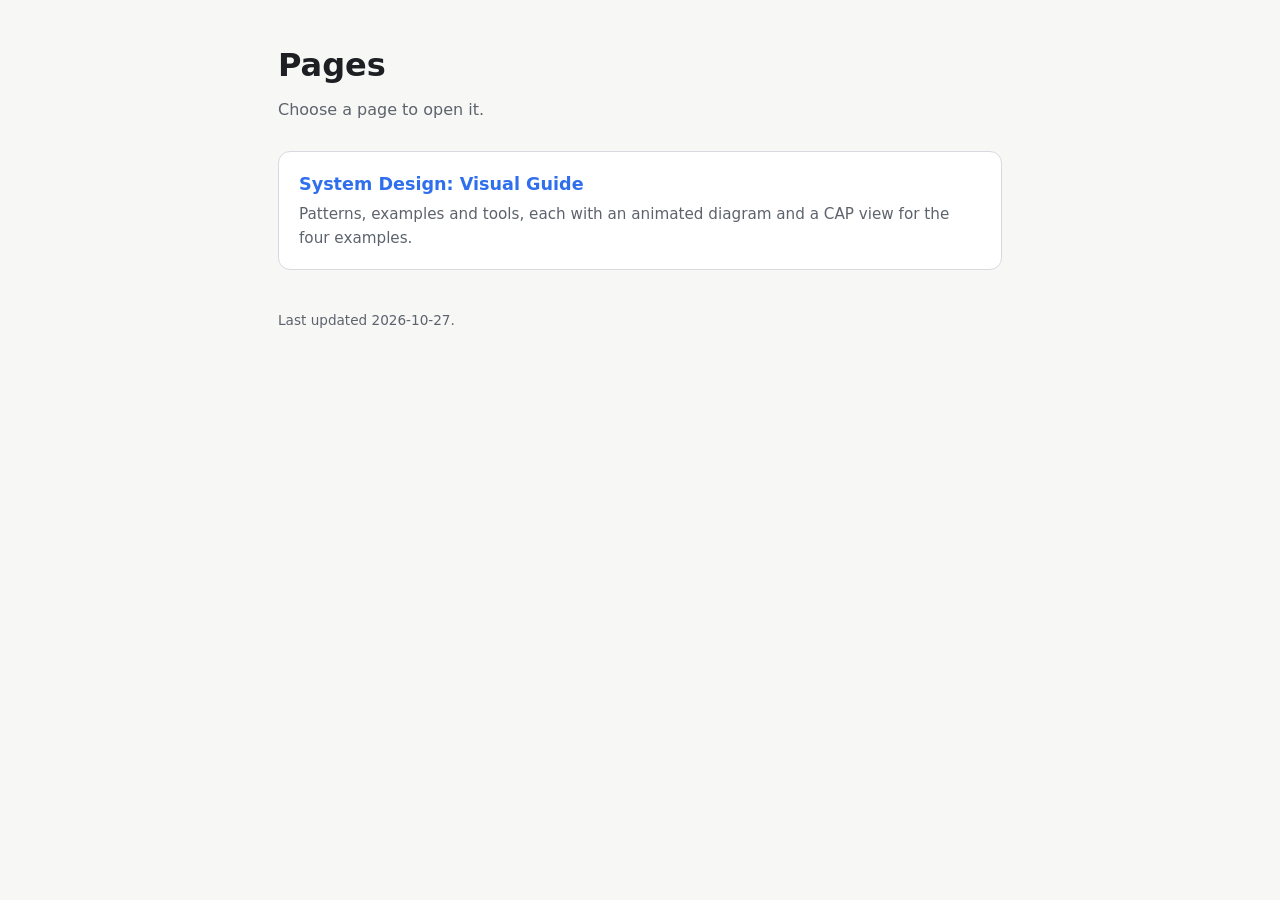
==== index.html @ 3b333068 "Add files via upload" ====
<!doctype html>
<html lang="en">
<head>
<meta charset="utf-8">
<meta name="viewport" content="width=device-width, initial-scale=1">
<title>Pages Index</title>
<style>
  :root {
    --bg: #f7f7f5;
    --card: #ffffff;
    --ink: #1d1f23;
    --muted: #5d636d;
    --line: #d7dade;
    --accent: #2f6fed;
  }
  @media (prefers-color-scheme: dark) {
    :root:not([data-theme="light"]) {
      --bg: #15171b;
      --card: #1e2127;
      --ink: #e8eaed;
      --muted: #9aa1ab;
      --line: #343a44;
      --accent: #6b9bff;
    }
  }
  :root[data-theme="dark"] {
    --bg: #15171b;
    --card: #1e2127;
    --ink: #e8eaed;
    --muted: #9aa1ab;
    --line: #343a44;
    --accent: #6b9bff;
  }
  * { box-sizing: border-box; }
  body {
    margin: 0;
    background: var(--bg);
    color: var(--ink);
    font: 16px/1.6 system-ui, -apple-system, "Segoe UI", Roboto, sans-serif;
  }
  main { max-width: 760px; margin: 0 auto; padding: 40px 18px 80px; }
  h1 { font-size: 2rem; margin: 0 0 6px; }
  .intro { color: var(--muted); margin: 0 0 28px; }
  ul.pages { list-style: none; padding: 0; margin: 0; display: grid; gap: 14px; }
  ul.pages li a {
    display: block;
    background: var(--card);
    border: 1px solid var(--line);
    border-radius: 12px;
    padding: 18px 20px;
    color: inherit;
    text-decoration: none;
    transition: border-color .15s;
  }
  ul.pages li a:hover, ul.pages li a:focus-visible { border-color: var(--accent); outline: none; }
  ul.pages .title { display: block; font-size: 1.1rem; font-weight: 600; color: var(--accent); }
  ul.pages .desc { display: block; color: var(--muted); font-size: 0.95rem; margin-top: 4px; }
  footer { margin-top: 40px; color: var(--muted); font-size: 0.85rem; }
</style>
</head>
<body>
<main>
  <h1>Pages</h1>
  <p class="intro">Choose a page to open it.</p>

  <ul class="pages">
    <!-- Add one <li> per page. Link with the file name, relative to this index. -->
    <li>
      <a href="system-design-guide.html">
        <span class="title">System Design: Visual Guide</span>
        <span class="desc">Patterns, examples and tools, each with an animated diagram and a CAP view for the four examples.</span>
      </a>
    </li>
  </ul>

  <footer>Last updated 2026-10-27.</footer>
</main>
</body>
</html>
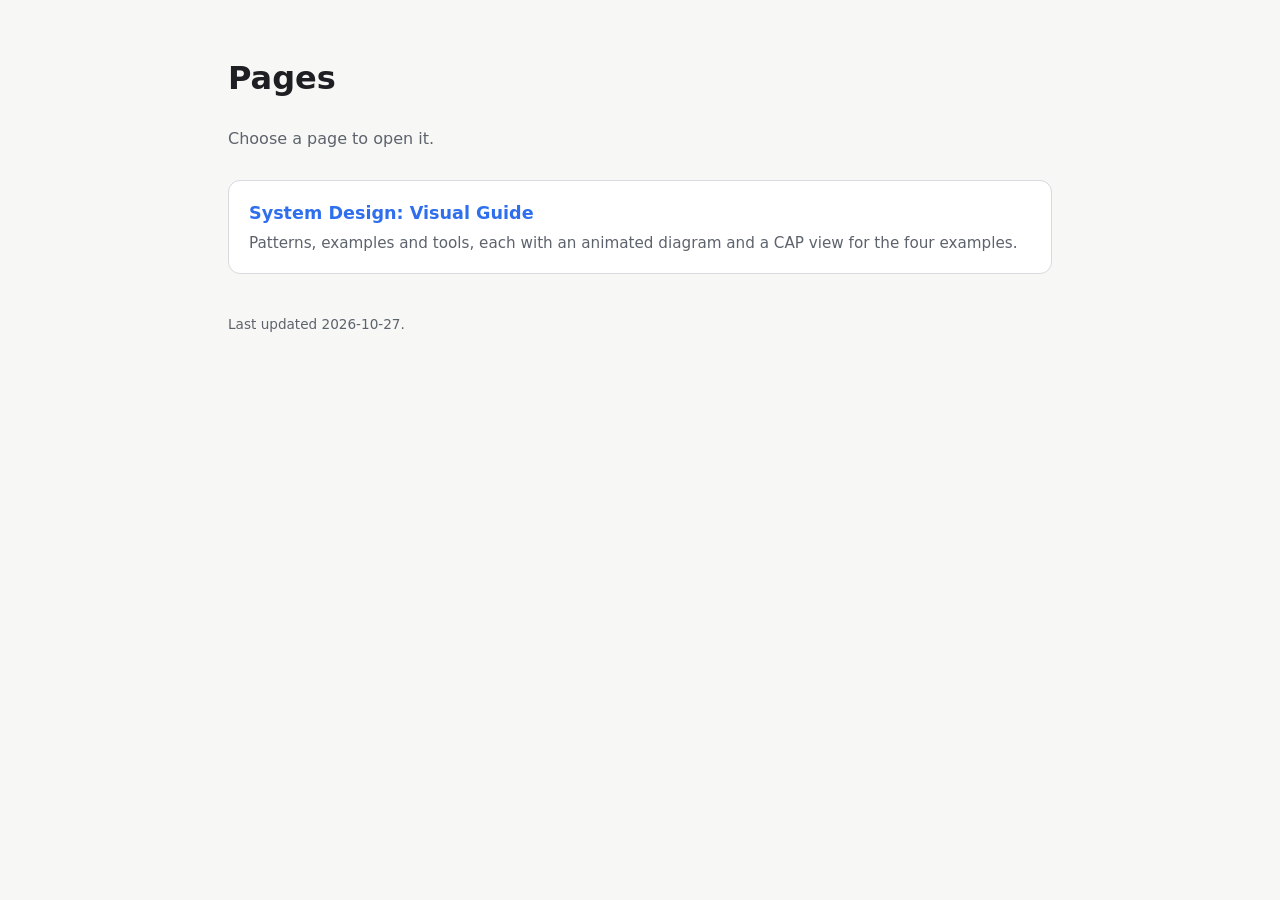
==== commit d89b5376: "moved common styles to css file" ====
--- a/index.html
+++ b/index.html
@@ -4,43 +4,8 @@
 <meta charset="utf-8">
 <meta name="viewport" content="width=device-width, initial-scale=1">
 <title>Pages Index</title>
+<link rel="stylesheet" href="styles.css">
 <style>
-  :root {
-    --bg: #f7f7f5;
-    --card: #ffffff;
-    --ink: #1d1f23;
-    --muted: #5d636d;
-    --line: #d7dade;
-    --accent: #2f6fed;
-  }
-  @media (prefers-color-scheme: dark) {
-    :root:not([data-theme="light"]) {
-      --bg: #15171b;
-      --card: #1e2127;
-      --ink: #e8eaed;
-      --muted: #9aa1ab;
-      --line: #343a44;
-      --accent: #6b9bff;
-    }
-  }
-  :root[data-theme="dark"] {
-    --bg: #15171b;
-    --card: #1e2127;
-    --ink: #e8eaed;
-    --muted: #9aa1ab;
-    --line: #343a44;
-    --accent: #6b9bff;
-  }
-  * { box-sizing: border-box; }
-  body {
-    margin: 0;
-    background: var(--bg);
-    color: var(--ink);
-    font: 16px/1.6 system-ui, -apple-system, "Segoe UI", Roboto, sans-serif;
-  }
-  main { max-width: 760px; margin: 0 auto; padding: 40px 18px 80px; }
-  h1 { font-size: 2rem; margin: 0 0 6px; }
-  .intro { color: var(--muted); margin: 0 0 28px; }
   ul.pages { list-style: none; padding: 0; margin: 0; display: grid; gap: 14px; }
   ul.pages li a {
     display: block;
@@ -55,7 +20,7 @@
   ul.pages li a:hover, ul.pages li a:focus-visible { border-color: var(--accent); outline: none; }
   ul.pages .title { display: block; font-size: 1.1rem; font-weight: 600; color: var(--accent); }
   ul.pages .desc { display: block; color: var(--muted); font-size: 0.95rem; margin-top: 4px; }
-  footer { margin-top: 40px; color: var(--muted); font-size: 0.85rem; }
+  .intro { color: var(--muted); margin: 0 0 28px; }
 </style>
 </head>
 <body>
@@ -76,4 +41,4 @@
   <footer>Last updated 2026-10-27.</footer>
 </main>
 </body>
-</html>
+</html>
--- a/styles.css
+++ b/styles.css
@@ -0,0 +1,64 @@
+/* Shared styles for all pages */
+
+:root {
+  --bg: #f7f7f5;
+  --card: #ffffff;
+  --ink: #1d1f23;
+  --muted: #5d636d;
+  --line: #d7dade;
+  --accent: #2f6fed;
+  --accent-2: #12a574;
+  --warn: #e0803a;
+  --violet: #7a5af8;
+}
+
+@media (prefers-color-scheme: dark) {
+  :root:not([data-theme="light"]) {
+    --bg: #15171b;
+    --card: #1e2127;
+    --ink: #e8eaed;
+    --muted: #9aa1ab;
+    --line: #343a44;
+    --accent: #6b9bff;
+    --accent-2: #3ccf9a;
+    --warn: #f0a062;
+    --violet: #a594ff;
+  }
+}
+
+:root[data-theme="dark"] {
+  --bg: #15171b;
+  --card: #1e2127;
+  --ink: #e8eaed;
+  --muted: #9aa1ab;
+  --line: #343a44;
+  --accent: #6b9bff;
+  --accent-2: #3ccf9a;
+  --warn: #f0a062;
+  --violet: #a594ff;
+}
+
+* { box-sizing: border-box; }
+
+body {
+  margin: 0;
+  background: var(--bg);
+  color: var(--ink);
+  font: 16px/1.6 system-ui, -apple-system, "Segoe UI", Roboto, sans-serif;
+}
+
+main { max-width: 860px; margin: 0 auto; padding: 32px 18px 80px; }
+
+a { color: var(--accent); }
+
+header h1 { font-size: 2.1rem; margin: 0 0 6px; }
+header p { color: var(--muted); margin: 0; }
+
+.part {
+  color: var(--muted);
+  font-size: 0.85rem;
+  text-transform: uppercase;
+  letter-spacing: .08em;
+}
+
+footer { margin-top: 40px; color: var(--muted); font-size: 0.85rem; }
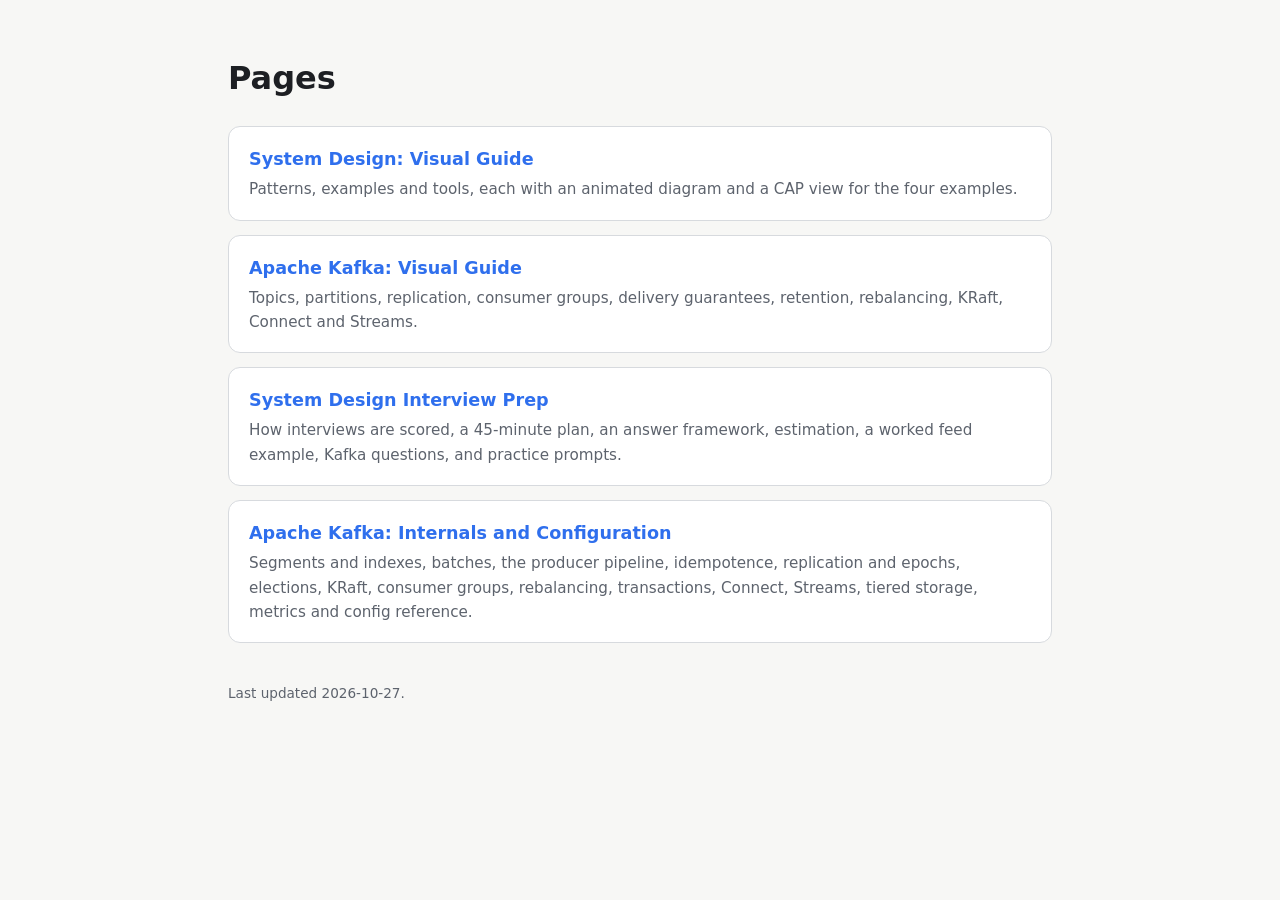
==== commit 20cab851: "added new pages" ====
--- a/index.html
+++ b/index.html
@@ -1,44 +1,99 @@
 <!doctype html>
 <html lang="en">
-<head>
-<meta charset="utf-8">
-<meta name="viewport" content="width=device-width, initial-scale=1">
-<title>Pages Index</title>
-<link rel="stylesheet" href="styles.css">
-<style>
-  ul.pages { list-style: none; padding: 0; margin: 0; display: grid; gap: 14px; }
-  ul.pages li a {
-    display: block;
-    background: var(--card);
-    border: 1px solid var(--line);
-    border-radius: 12px;
-    padding: 18px 20px;
-    color: inherit;
-    text-decoration: none;
-    transition: border-color .15s;
-  }
-  ul.pages li a:hover, ul.pages li a:focus-visible { border-color: var(--accent); outline: none; }
-  ul.pages .title { display: block; font-size: 1.1rem; font-weight: 600; color: var(--accent); }
-  ul.pages .desc { display: block; color: var(--muted); font-size: 0.95rem; margin-top: 4px; }
-  .intro { color: var(--muted); margin: 0 0 28px; }
-</style>
-</head>
-<body>
-<main>
-  <h1>Pages</h1>
-  <p class="intro">Choose a page to open it.</p>
+  <head>
+    <meta charset="utf-8" />
+    <meta name="viewport" content="width=device-width, initial-scale=1" />
+    <title>Pages Index</title>
+    <link rel="stylesheet" href="styles.css" />
+    <style>
+      ul.pages {
+        list-style: none;
+        padding: 0;
+        margin: 0;
+        display: grid;
+        gap: 14px;
+      }
+      ul.pages li a {
+        display: block;
+        background: var(--card);
+        border: 1px solid var(--line);
+        border-radius: 12px;
+        padding: 18px 20px;
+        color: inherit;
+        text-decoration: none;
+        transition: border-color 0.15s;
+      }
+      ul.pages li a:hover,
+      ul.pages li a:focus-visible {
+        border-color: var(--accent);
+        outline: none;
+      }
+      ul.pages .title {
+        display: block;
+        font-size: 1.1rem;
+        font-weight: 600;
+        color: var(--accent);
+      }
+      ul.pages .desc {
+        display: block;
+        color: var(--muted);
+        font-size: 0.95rem;
+        margin-top: 4px;
+      }
+      .intro {
+        color: var(--muted);
+        margin: 0 0 28px;
+      }
+    </style>
+  </head>
+  <body>
+    <main>
+      <h1>Pages</h1>
+      <ul class="pages">
+        <!-- Add one <li> per page. Link with the file name, relative to this index. -->
+        <li>
+          <a href="system-design-guide.html">
+            <span class="title">System Design: Visual Guide</span>
+            <span class="desc"
+              >Patterns, examples and tools, each with an animated diagram and a
+              CAP view for the four examples.</span
+            >
+          </a>
+        </li>
+        <li>
+          <a href="kafka-guide.html">
+            <span class="title">Apache Kafka: Visual Guide</span>
+            <span class="desc"
+              >Topics, partitions, replication, consumer groups, delivery
+              guarantees, retention, rebalancing, KRaft, Connect and
+              Streams.</span
+            >
+          </a>
+        </li>
+        <li>
+          <a href="fang-interview-prep.html">
+            <span class="title">System Design Interview Prep</span>
+            <span class="desc"
+              >How interviews are scored, a 45-minute plan, an answer framework,
+              estimation, a worked feed example, Kafka questions, and practice
+              prompts.</span
+            >
+          </a>
+        </li>
+        <li>
+          <a href="kafka-internals-guide.html">
+            <span class="title">Apache Kafka: Internals and Configuration</span>
+            <span class="desc"
+              >Segments and indexes, batches, the producer pipeline,
+              idempotence, replication and epochs, elections, KRaft, consumer
+              groups, rebalancing, transactions, Connect, Streams, tiered
+              storage, metrics and config reference.</span
+            >
+          </a>
+        </li>
+      </ul>
 
-  <ul class="pages">
-    <!-- Add one <li> per page. Link with the file name, relative to this index. -->
-    <li>
-      <a href="system-design-guide.html">
-        <span class="title">System Design: Visual Guide</span>
-        <span class="desc">Patterns, examples and tools, each with an animated diagram and a CAP view for the four examples.</span>
-      </a>
-    </li>
-  </ul>
-
-  <footer>Last updated 2026-10-27.</footer>
-</main>
-</body>
-</html>+      <footer>Last updated 2026-10-27.</footer>
+    </main>
+  </body>
+</html>
--- a/styles.css
+++ b/styles.css
@@ -38,27 +38,349 @@
   --violet: #a594ff;
 }
 
-* { box-sizing: border-box; }
+* {
+  box-sizing: border-box;
+}
 
 body {
   margin: 0;
   background: var(--bg);
   color: var(--ink);
-  font: 16px/1.6 system-ui, -apple-system, "Segoe UI", Roboto, sans-serif;
-}
-
-main { max-width: 860px; margin: 0 auto; padding: 32px 18px 80px; }
-
-a { color: var(--accent); }
-
-header h1 { font-size: 2.1rem; margin: 0 0 6px; }
-header p { color: var(--muted); margin: 0; }
+  font:
+    16px/1.6 system-ui,
+    -apple-system,
+    "Segoe UI",
+    Roboto,
+    sans-serif;
+}
+
+main {
+  max-width: 860px;
+  margin: 0 auto;
+  padding: 32px 18px 80px;
+}
+
+a {
+  color: var(--accent);
+}
+
+header h1 {
+  font-size: 2.1rem;
+  margin: 0 0 6px;
+}
+header p {
+  color: var(--muted);
+  margin: 0;
+}
 
 .part {
   color: var(--muted);
   font-size: 0.85rem;
   text-transform: uppercase;
-  letter-spacing: .08em;
-}
-
-footer { margin-top: 40px; color: var(--muted); font-size: 0.85rem; }+  letter-spacing: 0.08em;
+}
+
+footer {
+  margin-top: 40px;
+  color: var(--muted);
+  font-size: 0.85rem;
+}
+
+/* Interview-perspective callouts */
+.fang {
+  background: var(--bg);
+  border-left: 4px solid var(--accent);
+  border-radius: 8px;
+  padding: 12px 14px;
+  margin: 14px 0 4px;
+  font-size: 0.95rem;
+}
+.fang strong {
+  color: var(--accent);
+}
+.fang ul {
+  margin: 6px 0 0;
+  padding-left: 20px;
+}
+
+/* Table of contents */
+nav.toc {
+  background: var(--card);
+  border: 1px solid var(--line);
+  border-radius: 12px;
+  padding: 16px 20px;
+  margin: 24px 0 8px;
+}
+nav.toc h2 {
+  font-size: 1rem;
+  margin: 0 0 8px;
+}
+nav.toc ol {
+  margin: 0;
+  padding-left: 20px;
+  columns: 2;
+}
+nav.toc a {
+  color: var(--accent);
+  text-decoration: none;
+}
+nav.toc a:hover {
+  text-decoration: underline;
+}
+@media (max-width: 600px) {
+  nav.toc ol {
+    columns: 1;
+  }
+}
+
+.group {
+  margin: 40px 0 0;
+  font-size: 1.2rem;
+  color: var(--muted);
+  border-bottom: 1px solid var(--line);
+  padding-bottom: 6px;
+}
+
+/* Sections */
+section.topic {
+  background: var(--card);
+  border: 1px solid var(--line);
+  border-radius: 14px;
+  padding: 22px 22px 18px;
+  margin: 22px 0;
+}
+section.topic h2 {
+  margin: 0 0 4px;
+  font-size: 1.4rem;
+}
+section.topic h3 {
+  margin: 18px 0 6px;
+  font-size: 1.05rem;
+}
+section.topic p {
+  margin: 8px 0;
+}
+section.topic ul,
+section.topic ol {
+  padding-left: 20px;
+  margin: 8px 0;
+}
+
+figure {
+  margin: 14px 0 6px;
+}
+figure svg {
+  width: 100%;
+  height: auto;
+  display: block;
+  overflow: visible;
+}
+figcaption {
+  color: var(--muted);
+  font-size: 0.9rem;
+}
+
+/* CAP view blocks */
+.cap-title {
+  margin: 18px 0 8px;
+  font-size: 1.05rem;
+}
+.cap-row {
+  display: flex;
+  gap: 18px;
+  align-items: flex-start;
+  flex-wrap: wrap;
+}
+.cap-row svg {
+  width: 240px;
+  flex: 0 0 240px;
+  height: auto;
+}
+.cap-text {
+  flex: 1 1 320px;
+}
+.cap-text ul {
+  margin-top: 4px;
+}
+.cap-text .pick {
+  color: var(--accent-2);
+  font-weight: 600;
+}
+.cap-text .skip {
+  color: var(--warn);
+  font-weight: 600;
+}
+
+/* SVG text and shapes */
+.t {
+  fill: var(--ink);
+  font:
+    13px system-ui,
+    sans-serif;
+}
+.tm {
+  fill: var(--muted);
+  font:
+    12px system-ui,
+    sans-serif;
+}
+.tb {
+  fill: var(--ink);
+  font:
+    600 13px system-ui,
+    sans-serif;
+}
+.box {
+  fill: var(--card);
+  stroke: var(--ink);
+  stroke-width: 1.5;
+}
+.box-a {
+  fill: var(--accent);
+  fill-opacity: 0.14;
+  stroke: var(--accent);
+  stroke-width: 1.5;
+}
+.box-g {
+  fill: var(--accent-2);
+  fill-opacity: 0.16;
+  stroke: var(--accent-2);
+  stroke-width: 1.5;
+}
+.box-w {
+  fill: var(--warn);
+  fill-opacity: 0.16;
+  stroke: var(--warn);
+  stroke-width: 1.5;
+}
+.box-v {
+  fill: var(--violet);
+  fill-opacity: 0.16;
+  stroke: var(--violet);
+  stroke-width: 1.5;
+}
+.ln {
+  stroke: var(--muted);
+  stroke-width: 1.8;
+  fill: none;
+}
+.ln-a {
+  stroke: var(--accent);
+  stroke-width: 2;
+  fill: none;
+}
+.ln-g {
+  stroke: var(--accent-2);
+  stroke-width: 2;
+  fill: none;
+}
+.ln-w {
+  stroke: var(--warn);
+  stroke-width: 2;
+  fill: none;
+}
+.ln-v {
+  stroke: var(--violet);
+  stroke-width: 2;
+  fill: none;
+}
+.flow {
+  stroke-dasharray: 6 6;
+  animation: dash 1.2s linear infinite;
+}
+.blink {
+  animation: blink 2.4s ease-in-out infinite;
+}
+.blink2 {
+  animation: blink 2.4s ease-in-out 1.2s infinite;
+}
+.grow {
+  transform-box: fill-box;
+  transform-origin: center bottom;
+  animation: grow 4s ease-in-out infinite;
+}
+.fadein {
+  animation: fadein 4s ease-in-out infinite;
+}
+.fadein2 {
+  animation: fadein 4s ease-in-out 2s infinite;
+}
+.step1 {
+  animation: step 6s infinite 0s;
+}
+.step2 {
+  animation: step 6s infinite 2s;
+}
+.step3 {
+  animation: step 6s infinite 4s;
+}
+
+.back {
+  text-decoration: none;
+  border: 1px solid;
+  padding: 4px 8px;
+  border-radius: 4px;
+  margin-right: 10px;
+}
+
+@keyframes dash {
+  to {
+    stroke-dashoffset: -24;
+  }
+}
+@keyframes blink {
+  0%,
+  100% {
+    opacity: 0.25;
+  }
+  50% {
+    opacity: 1;
+  }
+}
+@keyframes fadein {
+  0% {
+    opacity: 0;
+  }
+  30% {
+    opacity: 1;
+  }
+  70% {
+    opacity: 1;
+  }
+  100% {
+    opacity: 0;
+  }
+}
+@keyframes grow {
+  0%,
+  100% {
+    transform: scaleY(0.6);
+  }
+  50% {
+    transform: scaleY(1);
+  }
+}
+@keyframes step {
+  0% {
+    opacity: 0;
+  }
+  5%,
+  30% {
+    opacity: 1;
+  }
+  35%,
+  100% {
+    opacity: 0.25;
+  }
+}
+
+@media (prefers-reduced-motion: reduce) {
+  *,
+  *::before,
+  *::after {
+    animation: none !important;
+  }
+  animateMotion {
+    display: none;
+  }
+}
